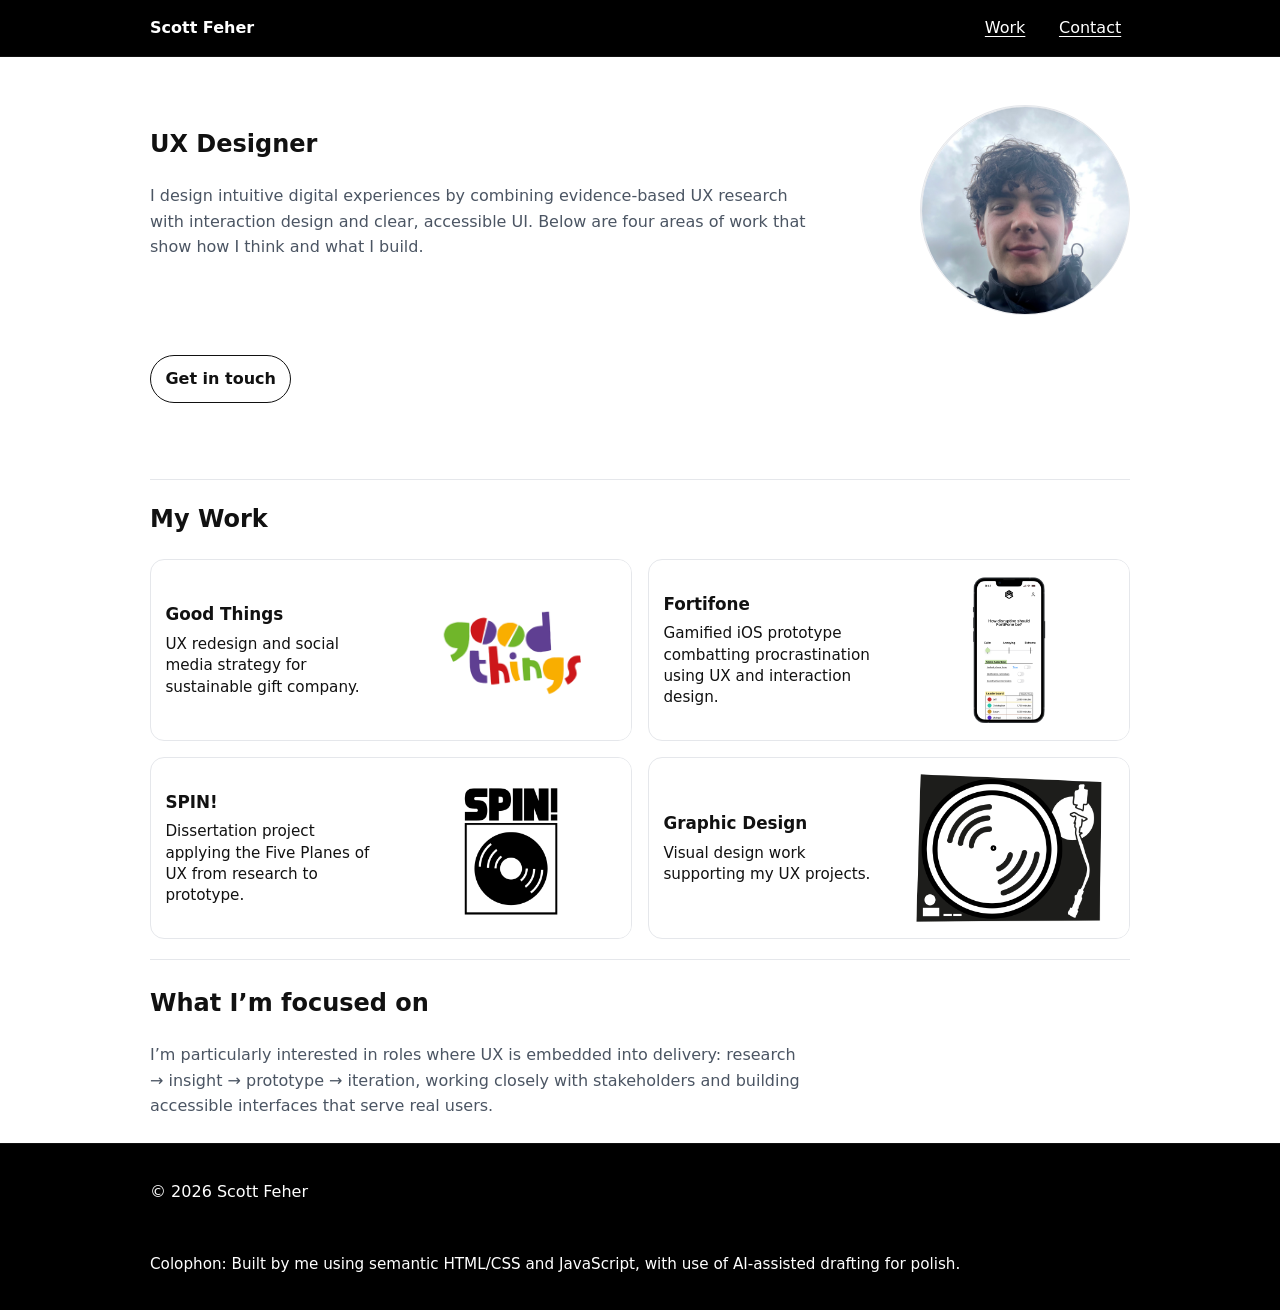
==== index.html @ a048c016 "Add files via upload" ====
<!doctype html>
<html lang="en">
<head>
  <meta charset="utf-8" />
  <meta name="viewport" content="width=device-width, initial-scale=1" />
  <title>Scott Feher — UX Designer</title>
  <meta name="description" content="UX portfolio — research-led, accessibility-minded digital design." />
  <link rel="stylesheet" href="styles.css" />
</head>

<body>
  <a class="skip-link" href="#main">Skip to content</a>

  <header class="site-header">
    <nav class="nav container" aria-label="Primary">
      <a class="brand" href="index.html">Scott Feher</a>

      <ul class="nav-list">
        <li class="nav-work">
            <a href="index.html" class="nav-work-link">Work</a>

            <div class="nav-work-panel" aria-label="Work pages">
                <a href="good-things.html">Good Things</a>
                <a href="interaction-design.html">Fortifone</a>
                <a href="spin.html">SPIN!</a>
                <a href="graphic-design.html">Graphic Design</a>
            </div>
        </li>


        <li class="nav-contact">
          <a href="#get-in-touch" class="nav-contact-link">Contact</a>

          <div class="nav-contact-panel" aria-label="Contact information">
            <a href="mailto:scott.feher999@gmail.com">scott.feher999@gmail.com</a>
            <a href="https://www.linkedin.com/in/scott-feher-569716294/">https://www.linkedin.com/in/scott-feher-569716294/</a>
          </div>
        </li>
      </ul>
    </nav>
  </header>

  <main id="main" class="container">
    <section class="hero">

      <div class="hero-top">
        <div class="hero-copy">
          <h1>UX Designer</h1>
          <p class="lead">
            I design intuitive digital experiences by combining evidence-based UX research with interaction design and clear, accessible UI.
            Below are four areas of work that show how I think and what I build.
          </p>
        </div>

        <a
            class="profile-wrap"
            href="https://www.linkedin.com/in/scott-feher-569716294/"
            target="_blank"
            rel="noopener noreferrer"
            aria-label="Open Scott Feher's LinkedIn profile (opens in a new tab)"
        >
            <img
                class="profile-pic"
                src="images/profile/1.png"
                alt="Portrait of Scott Feher"
                loading="eager"
            />
        </a>

      </div>

      <div class="hero-actions">
        <section id="get-in-touch" class="section">
          <details class="contact-panel" id="contactDetails">
            <summary class="button">Get in touch</summary>

            <div class="contact-panel-box" role="region" aria-label="Contact details">
              <p><strong>Email:</strong>
                <a href="mailto:scott.feher999@gmail.com">scott.feher999@gmail.com</a>
              </p>

              <p><strong>LinkedIn:</strong>
                <a href="https://www.linkedin.com/in/scott-feher-569716294/">https://www.linkedin.com/in/scott-feher-569716294/</a>
              </p>

              <hr />

              <form id="mailtoForm" class="contact-form">
                <label>
                  Subject
                  <input type="text" id="subject" name="subject" placeholder="e.g. UX role / portfolio" />
                </label>

                <label>
                  Message
                  <textarea id="message" name="message" rows="5" placeholder="Write your message here…"></textarea>
                </label>

                <button type="submit" class="button button-secondary">Open email draft</button>
              </form>
            </div>
          </details>
        </section>
      </div>

    </section>
    <hr />
    <section aria-labelledby="featured">
      <h2 id="featured">My Work</h2>

      <div class="featured-grid">
        <article class="featured-card">
          <a href="good-things.html" class="featured-link">
            <div class="featured-inner">
              <div class="featured-text">
                <h3>Good Things</h3>
                <p>UX redesign and social media strategy for sustainable gift company.</p>
              </div>

              <div class="featured-thumb">
                <img src="images/featuredsections/Good Things (2).png" alt="Good Things navigation redesign preview">
              </div>
            </div>
          </a>
        </article>

        <article class="featured-card">
          <a href="interaction-design.html" class="featured-link">
            <div class="featured-inner">
              <div class="featured-text">
                <h3>Fortifone</h3>
                <p>Gamified iOS prototype combatting procrastination using UX and interaction design.</p>
              </div>

              <div class="featured-thumb">
                <img src="images/featuredsections/fortifone prototype.png" alt="Fortifone iOS app prototype preview">
              </div>
            </div>
          </a>
        </article>

        <article class="featured-card">
          <a href="spin.html" class="featured-link">
            <div class="featured-inner">
              <div class="featured-text">
                <h3>SPIN!</h3>
                <p>Dissertation project applying the Five Planes of UX from research to prototype.</p>
              </div>

              <div class="featured-thumb">
                <img src="images/featuredsections/SPIN!.png" alt="SPIN! UX dissertation prototype preview">
              </div>
            </div>
          </a>
        </article>

        <article class="featured-card">
          <a href="graphic-design.html" class="featured-link">
            <div class="featured-inner">
              <div class="featured-text">
                <h3>Graphic Design</h3>
                <p>Visual design work supporting my UX projects.</p>
              </div>

              <div class="featured-thumb">
                <img src="images/featuredsections/Vinyl.png" alt="Graphic design work preview">
              </div>
            </div>
          </a>
        </article>
      </div>
    </section>

    <hr />

    <section class="section" aria-labelledby="focus">
      <h2 id="focus">What I’m focused on</h2>
      <p class="lead">
        I’m particularly interested in roles where UX is embedded into delivery: research → insight → prototype → iteration,
        working closely with stakeholders and building accessible interfaces that serve real users.
      </p>
    </section>
  </main>

  <footer class="site-footer">
    <div class="container footer-inner">
      <p>© <span id="year"></span> Scott Feher</p>
      <p class="small muted">
        Colophon: Built by me using semantic HTML/CSS and JavaScript, with use of AI-assisted drafting for polish.
      </p>
    </div>
  </footer>

  <script>
    document.getElementById("year").textContent = String(new Date().getFullYear());

    document.getElementById('mailtoForm')?.addEventListener('submit', (e) => {
      e.preventDefault();

      const subject = encodeURIComponent(document.getElementById('subject').value || 'Hello');
      const message = encodeURIComponent(document.getElementById('message').value || '');
      const mailto = `mailto:scott.feher999@gmail.com?subject=${subject}&body=${message}`;

      window.open(mailto, '_blank', 'noopener,noreferrer');
    });

    document.querySelectorAll('a[href]').forEach(link => {
      const href = link.getAttribute('href') || '';

      if (href.startsWith('mailto:')) {
        link.setAttribute('target', '_blank');
        link.setAttribute('rel', 'noopener noreferrer');
        return;
      }

      try {
        const url = new URL(link.href, window.location.origin);
        if (url.origin !== window.location.origin) {
          link.setAttribute('target', '_blank');
          link.setAttribute('rel', 'noopener noreferrer');
        }
      } catch (e) {}
    });

    function openGetInTouch() {
      const target = document.getElementById('get-in-touch');
      const details = document.getElementById('contactDetails') || target?.querySelector('details');

      if (target) target.scrollIntoView({ behavior: 'smooth', block: 'start' });
      if (details) details.open = true;

      const summary = details?.querySelector('summary');
      if (summary) summary.focus();

      history.replaceState(null, '', '#get-in-touch');
    }

    const navContactLink = document.querySelector('.nav-contact-link');
    if (navContactLink) {
      navContactLink.addEventListener('click', (e) => {
        e.preventDefault();
        openGetInTouch();
      });
    }

    if (window.location.hash === '#get-in-touch') {
      window.addEventListener('load', () => {
        openGetInTouch();
      });
    }
  </script>
</body>
</html>
---- styles.css ----
:root{
  --bg:#ffffff;
  --text:#111111;
  --muted:#4b5563;
  --border:#e5e7eb;
  --max: 980px;
  --radius: 14px;
}

*{ box-sizing:border-box; }

html{ scroll-behavior:smooth; }

@media (prefers-reduced-motion: reduce){
  html{ scroll-behavior:auto; }
  *, *::before, *::after{ animation:none !important; transition:none !important; }
}

body{
  margin:0;
  font: 16px/1.6 system-ui, -apple-system, Segoe UI, Roboto, Arial, sans-serif;
  color:var(--text);
  background:var(--bg);
}

.container{
  width:min(var(--max), calc(100% - 2rem));
  margin-inline:auto;
}


.skip-link{
  position:absolute;
  left:-999px;
  top:auto;
  width:1px; height:1px;
  overflow:hidden;
}
.skip-link:focus{
  left:1rem; top:1rem;
  width:auto; height:auto;
  padding:.5rem .75rem;
  background:#fff;
  border:2px solid var(--text);
  border-radius:10px;
  z-index:3000;
}


.site-header{
  position: sticky;
  top: 0;
  z-index: 2000;

  background:#000;
  border-bottom:1px solid #111;
}

.nav{
  display:flex;
  align-items:center;
  justify-content:space-between;
  padding: .9rem 0;
  gap:1rem;
}

.brand{
  font-weight:800;
  color:#fff;
  text-decoration:none !important;
  padding:0 !important;
}

.nav-list{
  display:flex;
  gap:1rem;
  list-style:none;
  margin:0;
  padding:0;
  align-items:center;
}

.nav-list a{
  color:#fff;
  text-decoration: underline;
  text-underline-offset: .2em;
  display:inline-block;
  padding:.35rem .55rem;
  border-radius:10px;
  line-height:1;
}

.nav-list a:hover,
.nav-list a:focus-visible{
  background:#222;
}

.nav-list a:visited{ color:#fff; }

a:focus, button:focus, summary:focus{
  outline:3px solid #fff;
  outline-offset:3px;
  border-radius:6px;
}


.nav-contact{
  position: relative;
}

.nav-contact-panel{
  position:absolute;
  top: calc(100% + .6rem);
  right: 0;

  background:#000;
  border:1px solid #333;
  border-radius: var(--radius);
  padding:.6rem .75rem;

  display:flex;
  flex-direction:column;
  gap:.5rem;

  white-space: nowrap;

  opacity:0;
  visibility:hidden;
  transform: translateY(-4px);
  transition: opacity .15s ease, transform .15s ease, visibility .15s;

  z-index:2100;
}

.nav-contact:hover .nav-contact-panel,
.nav-contact:focus-within .nav-contact-panel{
  opacity:1;
  visibility:visible;
  transform: translateY(0);
}

.nav-contact-panel{
  color:#fff;
}

.nav-contact-panel a{
  color:#fff;
  text-decoration: underline;
  text-underline-offset: .2em;
}


.nav-contact-panel a:visited{
  color:#fff;
}


.nav-contact-panel a:hover,
.nav-contact-panel a:focus-visible{
  opacity:0.9;
}


.nav-work{
  position: relative;
}


.nav-work-panel{
  position:absolute;
  top: calc(100% + .6rem);
  right: 0;                  
  left: auto;

  background:#000;
  border:1px solid #333;
  border-radius: var(--radius);

  
  padding:.6rem .75rem;

  display:flex;
  flex-direction:column;
  gap:.5rem;

  
  white-space: nowrap;
  width: max-content;        

  opacity:0;
  visibility:hidden;
  transform: translateY(-4px);
  transition: opacity .15s ease, transform .15s ease, visibility .15s;

  z-index:2100;
}

.nav-work:hover .nav-work-panel,
.nav-work:focus-within .nav-work-panel{
  opacity:1;
  visibility:visible;
  transform: translateY(0);
}


.nav-work-panel a{
  color:#fff;
  text-decoration: underline;
  text-underline-offset: .2em;

  display:block;             
  padding:.35rem .55rem;     
  border-radius:10px;
  line-height:1;
}

.nav-work-panel a:visited{ color:#fff; }

.nav-work-panel a:hover,
.nav-work-panel a:focus-visible{
  background:#222;
}



.hero{
  padding: 3rem 0 2rem;
}

.lead{
  color:var(--muted);
  max-width: 65ch;
}


.hero-top{
  display: grid;
  grid-template-columns: 1fr auto;
  align-items: start;          
  gap: 1.5rem;
}

.hero-copy{
  min-width: 0;
}

.profile-wrap{
  width: 210px;
  height: 210px;
  border-radius: 999px;
  overflow: hidden;
  border: 1px solid var(--border);
  background: #f3f4f6;
  flex: 0 0 auto;
}

.profile-wrap{
  display:inline-block; /* since it's now an <a> */
  text-decoration:none;
}

.profile-wrap:hover,
.profile-wrap:focus-visible{
  opacity: .92;
}


.profile-pic{
  width: 100%;
  height: 100%;
  object-fit: cover;
  display: block;
}

@media (max-width: 720px){
  .hero-top{
    grid-template-columns: 1fr;
  }
  .profile-wrap{
    width: 160px;
    height: 160px;
    margin-top: .5rem;
  }
}


.section{
  margin: 1.5rem 0;
}

.hero-actions{
  display:flex;
  gap:.75rem;
  flex-wrap:wrap;
  margin-top: 1rem;
}

.button{
  display:inline-block;
  padding:.65rem .9rem;
  border-radius: 999px;
  border:1px solid var(--text);
  color:var(--text);
  text-decoration:none;
  font-weight:600;
  cursor:pointer;
  user-select:none;
}

.button-secondary{
  border-color: var(--border);
}

.contact-panel summary{
  cursor: pointer;
  user-select: none;
}

.contact-form{
  display:grid;
  gap:.75rem;
}

.contact-form label{
  display:grid;
  gap:.35rem;
  font-weight:600;
}

.contact-form input,
.contact-form textarea{
  width:100%;
  padding:.6rem .7rem;
  border:1px solid var(--border);
  border-radius: 10px;
  font: inherit;
}

.contact-panel > summary.button{
  list-style: none;
  display: inline-block;
  border-radius: 999px;           
  transition: border-radius .15s ease, background-color .15s ease, color .15s ease;
}

.contact-panel > summary.button::-webkit-details-marker{
  display: none;
}


.contact-panel[open] > summary.button{
  border-radius: 14px;
}


hr{
  border:0;
  border-top:1px solid var(--border);
  margin: 1.25rem 0;
}

.featured-grid{
  display:grid;
  grid-template-columns: repeat(2, 1fr);
  gap:1rem;
}

@media (max-width: 640px){
  .featured-grid{
    grid-template-columns: 1fr;
  }
}

.featured-card{
  border:1px solid var(--border);
  border-radius: var(--radius);
  background:#fff;
  overflow:hidden;
}

.featured-link{
  display:block;
  color:inherit;
  text-decoration:none;
}

.featured-link:hover,
.featured-link:focus-visible{
  background:#f8fafc;
}

.featured-link:focus-visible{
  outline:3px solid #000;
  outline-offset:3px;
  border-radius: var(--radius);
}

.featured-inner{
  display:grid;
  grid-template-columns: 1fr 1fr;
  min-height: 150px;
}

@media (max-width: 640px){
  .featured-inner{
    grid-template-columns: 1fr;
  }
}

.featured-text{
  padding:.9rem;
  display:flex;
  flex-direction:column;
  justify-content:center;
  gap:.35rem;
}

.featured-text h3{
  margin:0;
  font-size:1.05rem;
}

.featured-text p{
  margin:0;
  font-size:.95rem;
  line-height:1.4;
}

.featured-thumb{
  background:#f3f4f6;
}

.featured-thumb img{
  width:100%;
  height:100%;
  object-fit:cover;
  display:block;
}

.featured-link{
  transition: box-shadow .15s ease;
}
.featured-link:hover{
  box-shadow: 0 6px 18px rgba(0,0,0,.08);
}

.site-footer{
  background:#000;
  border-top:1px solid #111;
  padding: 1.2rem 0;
}

.footer-inner{
  display:flex;
  justify-content:space-between;
  gap:1rem;
  flex-wrap:wrap;
}

.site-footer,
.site-footer p,
.site-footer a{
  color:#fff;
}

.small{ font-size:.95rem; }
.muted{ color:#cbd5e1; }
.site-footer a{
  text-decoration: underline;
  text-underline-offset: .2em;
}

.nav-contact-panel a:visited,
.contact-panel-box a:visited{
  color: inherit;
}

.site-header .brand:hover{
  opacity: 0.9;
}

.spin-page .plane-tile{
  position: relative;
  border:1px solid var(--border);
  border-radius: var(--radius);
  background:#fff;
  overflow:hidden;
  margin: 1rem 0;
}

.spin-page .tile-media{
  position: relative;
  aspect-ratio: 16 / 9;
  background:#0b0b0b;
  display:flex;
  align-items:center;
  justify-content:center;
}

.spin-page .tile-imageButton{
  border:0;
  padding:0;
  margin:0;
  background:transparent;
  cursor:pointer;
  width:100%;
  height:100%;
  display:flex;
  align-items:center;
  justify-content:center;
}

.spin-page .tile-image{
  width:100%;
  height:100%;
  object-fit: cover;
  display:block;
}

.spin-page .tile-overlay{
  position:absolute;
  left:0;
  right:0;
  bottom:0;
  padding: 1rem 1rem .9rem;
  background: rgba(0,0,0,0.62);
  color:#fff;
}

.spin-page .tile-overlay h3{
  margin: 0 0 .5rem;
}

.spin-page .tile-overlay ul{
  margin:0;
  padding-left: 1.1rem;
  line-height: 1.45;
}

.spin-page .tile-arrow{
  position:absolute;
  top:50%;
  transform: translateY(-50%);
  width:44px;
  height:44px;
  border-radius: 999px;
  border:1px solid rgba(255,255,255,.35);
  background: rgba(0,0,0,.55);
  color:#fff;
  font-size: 28px;
  line-height: 1;
  display:flex;
  align-items:center;
  justify-content:center;
  cursor:pointer;
  z-index: 5;
}

.spin-page .tile-arrow:hover,
.spin-page .tile-arrow:focus-visible{
  background: rgba(0,0,0,.7);
  border-color: rgba(255,255,255,.6);
}

.spin-page .tile-prev{ left: .75rem; }
.spin-page .tile-next{ right: .75rem; }

.spin-page .tile-counter{
  position:absolute;
  top:.75rem;
  right:.75rem;
  padding: .25rem .5rem;
  border-radius: 999px;
  background: rgba(0,0,0,.55);
  border: 1px solid rgba(255,255,255,.25);
  color:#fff;
  font-size: .9rem;
  z-index: 5;
}

@media (max-width: 560px){
  .spin-page .tile-media{
    aspect-ratio: 4 / 3;
  }
  .spin-page .tile-overlay{
    padding: .85rem .85rem .75rem;
  }
}

.dialog img{
  max-height: 80vh;
  object-fit: contain;
}


.good-page .case-tile{
  position: relative;
  border:1px solid var(--border);
  border-radius: var(--radius);
  background:#fff;
  overflow:hidden;
  margin: 1rem 0;
}

.good-page .tile-media{
  position: relative;
  aspect-ratio: 16 / 9;
  background:#0b0b0b;
  display:flex;
  align-items:center;
  justify-content:center;
}

.good-page .tile-imageButton{
  border:0;
  padding:0;
  margin:0;
  background:transparent;
  cursor:pointer;
  width:100%;
  height:100%;
  display:flex;
  align-items:center;
  justify-content:center;
}

.good-page .tile-image{
  width:100%;
  height:100%;
  object-fit: cover;
  display:block;
}

.good-page .tile-overlay{
  position:absolute;
  left:0;
  right:0;
  bottom:0;
  padding: 1rem 1rem .9rem;
  background: rgba(0,0,0,0.62);
  color:#fff;
}

.good-page .tile-overlay h3{
  margin: 0 0 .5rem;
}

.good-page .tile-overlay ul{
  margin:0;
  padding-left: 1.1rem;
  line-height: 1.45;
}

.good-page .tile-arrow{
  position:absolute;
  top:50%;
  transform: translateY(-50%);
  width:44px;
  height:44px;
  border-radius: 999px;
  border:1px solid rgba(255,255,255,.35);
  background: rgba(0,0,0,.55);
  color:#fff;
  font-size: 28px;
  line-height: 1;
  display:flex;
  align-items:center;
  justify-content:center;
  cursor:pointer;
  z-index: 5;
}

.good-page .tile-arrow:hover,
.good-page .tile-arrow:focus-visible{
  background: rgba(0,0,0,.7);
  border-color: rgba(255,255,255,.6);
}

.good-page .tile-prev{ left: .75rem; }
.good-page .tile-next{ right: .75rem; }

.good-page .tile-counter{
  position:absolute;
  top:.75rem;
  right:.75rem;
  padding: .25rem .5rem;
  border-radius: 999px;
  background: rgba(0,0,0,.55);
  border: 1px solid rgba(255,255,255,.25);
  color:#fff;
  font-size: .9rem;
  z-index: 5;
}

@media (max-width: 560px){
  .good-page .tile-media{
    aspect-ratio: 4 / 3;
  }
  .good-page .tile-overlay{
    padding: .85rem .85rem .75rem;
  }
}

.dialog img{
  max-height: 80vh;
  object-fit: contain;
}


.interaction-page .case-tile{
  position: relative;
  border:1px solid var(--border);
  border-radius: var(--radius);
  background:#fff;
  overflow:hidden;
  margin: 1rem 0;
}

.interaction-page .tile-media{
  position: relative;
  aspect-ratio: 16 / 9;
  background:#0b0b0b;
  display:flex;
  align-items:center;
  justify-content:center;
}

.interaction-page .tile-imageButton{
  border:0;
  padding:0;
  margin:0;
  background:transparent;
  cursor:pointer;
  width:100%;
  height:100%;
  display:flex;
  align-items:center;
  justify-content:center;
}

.interaction-page .tile-image{
  width:100%;
  height:100%;
  object-fit: cover;
  display:block;
}

.interaction-page .tile-overlay{
  position:absolute;
  left:0;
  right:0;
  bottom:0;
  padding: 1rem 1rem .9rem;
  background: rgba(0,0,0,0.62);
  color:#fff;
}

.interaction-page .tile-overlay h4{
  margin: 0 0 .5rem;
}

.interaction-page .tile-overlay ul{
  margin:0;
  padding-left: 1.1rem;
  line-height: 1.45;
}

.interaction-page .tile-arrow{
  position:absolute;
  top:50%;
  transform: translateY(-50%);
  width:44px;
  height:44px;
  border-radius: 999px;
  border:1px solid rgba(255,255,255,.35);
  background: rgba(0,0,0,.55);
  color:#fff;
  font-size: 28px;
  line-height: 1;
  display:flex;
  align-items:center;
  justify-content:center;
  cursor:pointer;
  z-index: 5;
}

.interaction-page .tile-arrow:hover,
.interaction-page .tile-arrow:focus-visible{
  background: rgba(0,0,0,.7);
  border-color: rgba(255,255,255,.6);
}

.interaction-page .tile-prev{ left: .75rem; }
.interaction-page .tile-next{ right: .75rem; }

.interaction-page .tile-counter{
  position:absolute;
  top:.75rem;
  right:.75rem;
  padding: .25rem .5rem;
  border-radius: 999px;
  background: rgba(0,0,0,.55);
  border: 1px solid rgba(255,255,255,.25);
  color:#fff;
  font-size: .9rem;
  z-index: 5;
}

@media (max-width: 560px){
  .interaction-page .tile-media{
    aspect-ratio: 4 / 3;
  }
  .interaction-page .tile-overlay{
    padding: .85rem .85rem .75rem;
  }
}


.graphic-page .case-tile{
  position: relative;
  border:1px solid var(--border);
  border-radius: var(--radius);
  background:#fff;
  overflow:hidden;
  margin: 1rem 0;
}

.graphic-page .tile-media{
  position: relative;
  aspect-ratio: 16 / 9;
  background:#0b0b0b;
  display:flex;
  align-items:center;
  justify-content:center;
}

.graphic-page .tile-imageButton{
  border:0;
  padding:0;
  margin:0;
  background:transparent;
  cursor:pointer;
  width:100%;
  height:100%;
  display:flex;
  align-items:center;
  justify-content:center;
}

.graphic-page .tile-image{
  width:100%;
  height:100%;
  object-fit: cover;
  display:block;
}

.graphic-page .tile-overlay{
  position:absolute;
  left:0;
  right:0;
  bottom:0;
  padding: 1rem 1rem .9rem;
  background: rgba(0,0,0,0.62);
  color:#fff;
}

.graphic-page .tile-overlay h4{
  margin: 0 0 .5rem;
}

.graphic-page .tile-overlay ul{
  margin:0;
  padding-left: 1.1rem;
  line-height: 1.45;
}

.graphic-page .tile-arrow{
  position:absolute;
  top:50%;
  transform: translateY(-50%);
  width:44px;
  height:44px;
  border-radius: 999px;
  border:1px solid rgba(255,255,255,.35);
  background: rgba(0,0,0,.55);
  color:#fff;
  font-size: 28px;
  line-height: 1;
  display:flex;
  align-items:center;
  justify-content:center;
  cursor:pointer;
  z-index: 5;
}

.graphic-page .tile-arrow:hover,
.graphic-page .tile-arrow:focus-visible{
  background: rgba(0,0,0,.7);
  border-color: rgba(255,255,255,.6);
}

.graphic-page .tile-prev{ left: .75rem; }
.graphic-page .tile-next{ right: .75rem; }

.graphic-page .tile-counter{
  position:absolute;
  top:.75rem;
  right:.75rem;
  padding: .25rem .5rem;
  border-radius: 999px;
  background: rgba(0,0,0,.55);
  border: 1px solid rgba(255,255,255,.25);
  color:#fff;
  font-size: .9rem;
  z-index: 5;
}

@media (max-width: 560px){
  .graphic-page .tile-media{
    aspect-ratio: 4 / 3;
  }
  .graphic-page .tile-overlay{
    padding: .85rem .85rem .75rem;
  }
}


.home-hero{
  display: grid;
  grid-template-columns: 1fr;
  gap: 1.25rem;
  align-items: start;
}

@media (min-width: 820px){
  .home-hero{
    grid-template-columns: 1.25fr .75fr;
    align-items: center;
  }
}

.home-hero-text{
  min-width: 0; 
}

.home-hero-photo{
  display: flex;
  justify-content: center;
}

.profile-pic{
  width: 180px;
  height: 180px;
  border-radius: 999px;
  object-fit: cover;
  display: block;
  border: 1px solid var(--border);
  background: #f3f4f6;
}

@media (min-width: 820px){
  .profile-pic{
    width: 210px;
    height: 210px;
  }
}

@media (max-width: 819px){
  .home-hero-photo{
    order: -1;
    justify-content: flex-start;
  }

  .profile-pic{
    width: 120px;
    height: 120px;
  }
}

.good-page .tile-overlay p,
.interaction-page .tile-overlay p,
.graphic-page .tile-overlay p,
.spin-page .tile-overlay p{
  margin: 0;
  line-height: 1.45;
}
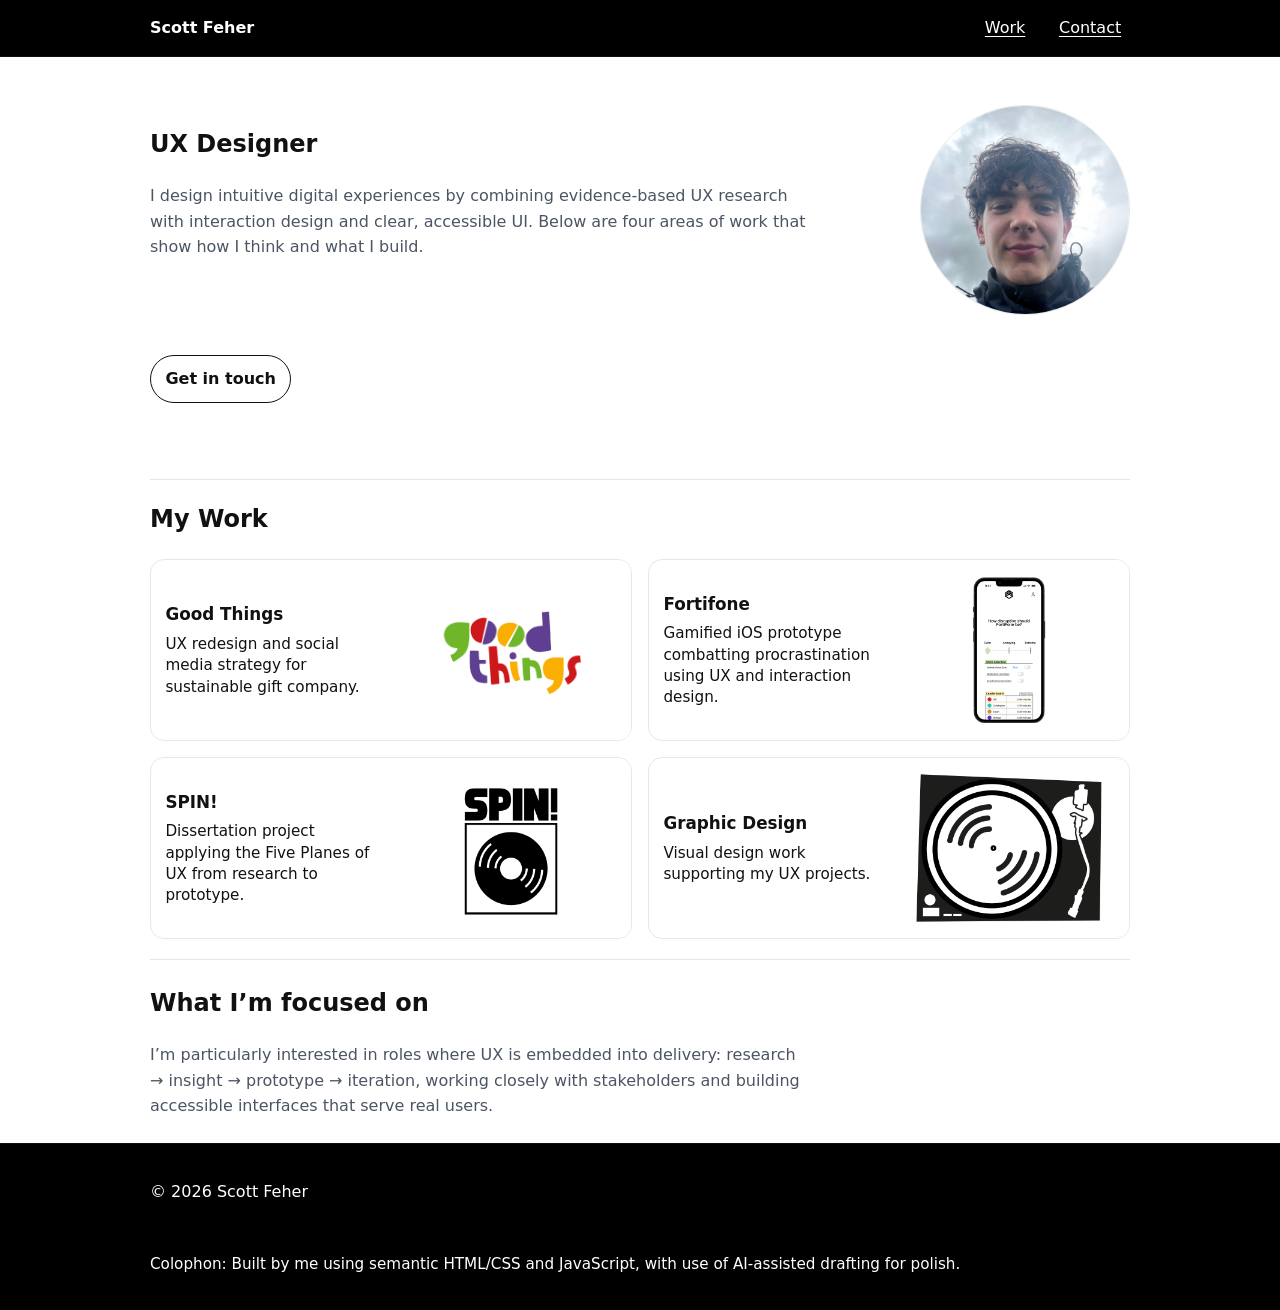
==== commit c15b0552: "Cache" ====
--- a/index.html
+++ b/index.html
@@ -1,11 +1,14 @@
 <!doctype html>
 <html lang="en">
+  <!-- test: vscode → github → cloudflare -->
+  <!-- deploy-test: 2026-01-08T13:00Z -->
+
 <head>
   <meta charset="utf-8" />
   <meta name="viewport" content="width=device-width, initial-scale=1" />
   <title>Scott Feher — UX Designer</title>
   <meta name="description" content="UX portfolio — research-led, accessibility-minded digital design." />
-  <link rel="stylesheet" href="styles.css" />
+  <link rel="stylesheet" href="styles.css?v=3" />
 </head>
 
 <body>
--- a/styles.css
+++ b/styles.css
@@ -246,13 +246,17 @@
 
 .profile-wrap{
   width: 210px;
-  height: 210px;
+  aspect-ratio: 1 / 1;   /* keeps it square */
+  height: auto;          /* let aspect-ratio handle height */
   border-radius: 999px;
   overflow: hidden;
   border: 1px solid var(--border);
   background: #f3f4f6;
   flex: 0 0 auto;
-}
+  display:inline-block;
+  text-decoration:none;
+}
+
 
 .profile-wrap{
   display:inline-block; /* since it's now an <a> */
@@ -278,11 +282,9 @@
   }
   .profile-wrap{
     width: 160px;
-    height: 160px;
     margin-top: .5rem;
   }
 }
-
 
 .section{
   margin: 1.5rem 0;
@@ -948,7 +950,7 @@
   justify-content: center;
 }
 
-.profile-pic{
+/* .profile-pic{
   width: 180px;
   height: 180px;
   border-radius: 999px;
@@ -975,7 +977,7 @@
     width: 120px;
     height: 120px;
   }
-}
+} */
 
 .good-page .tile-overlay p,
 .interaction-page .tile-overlay p,
